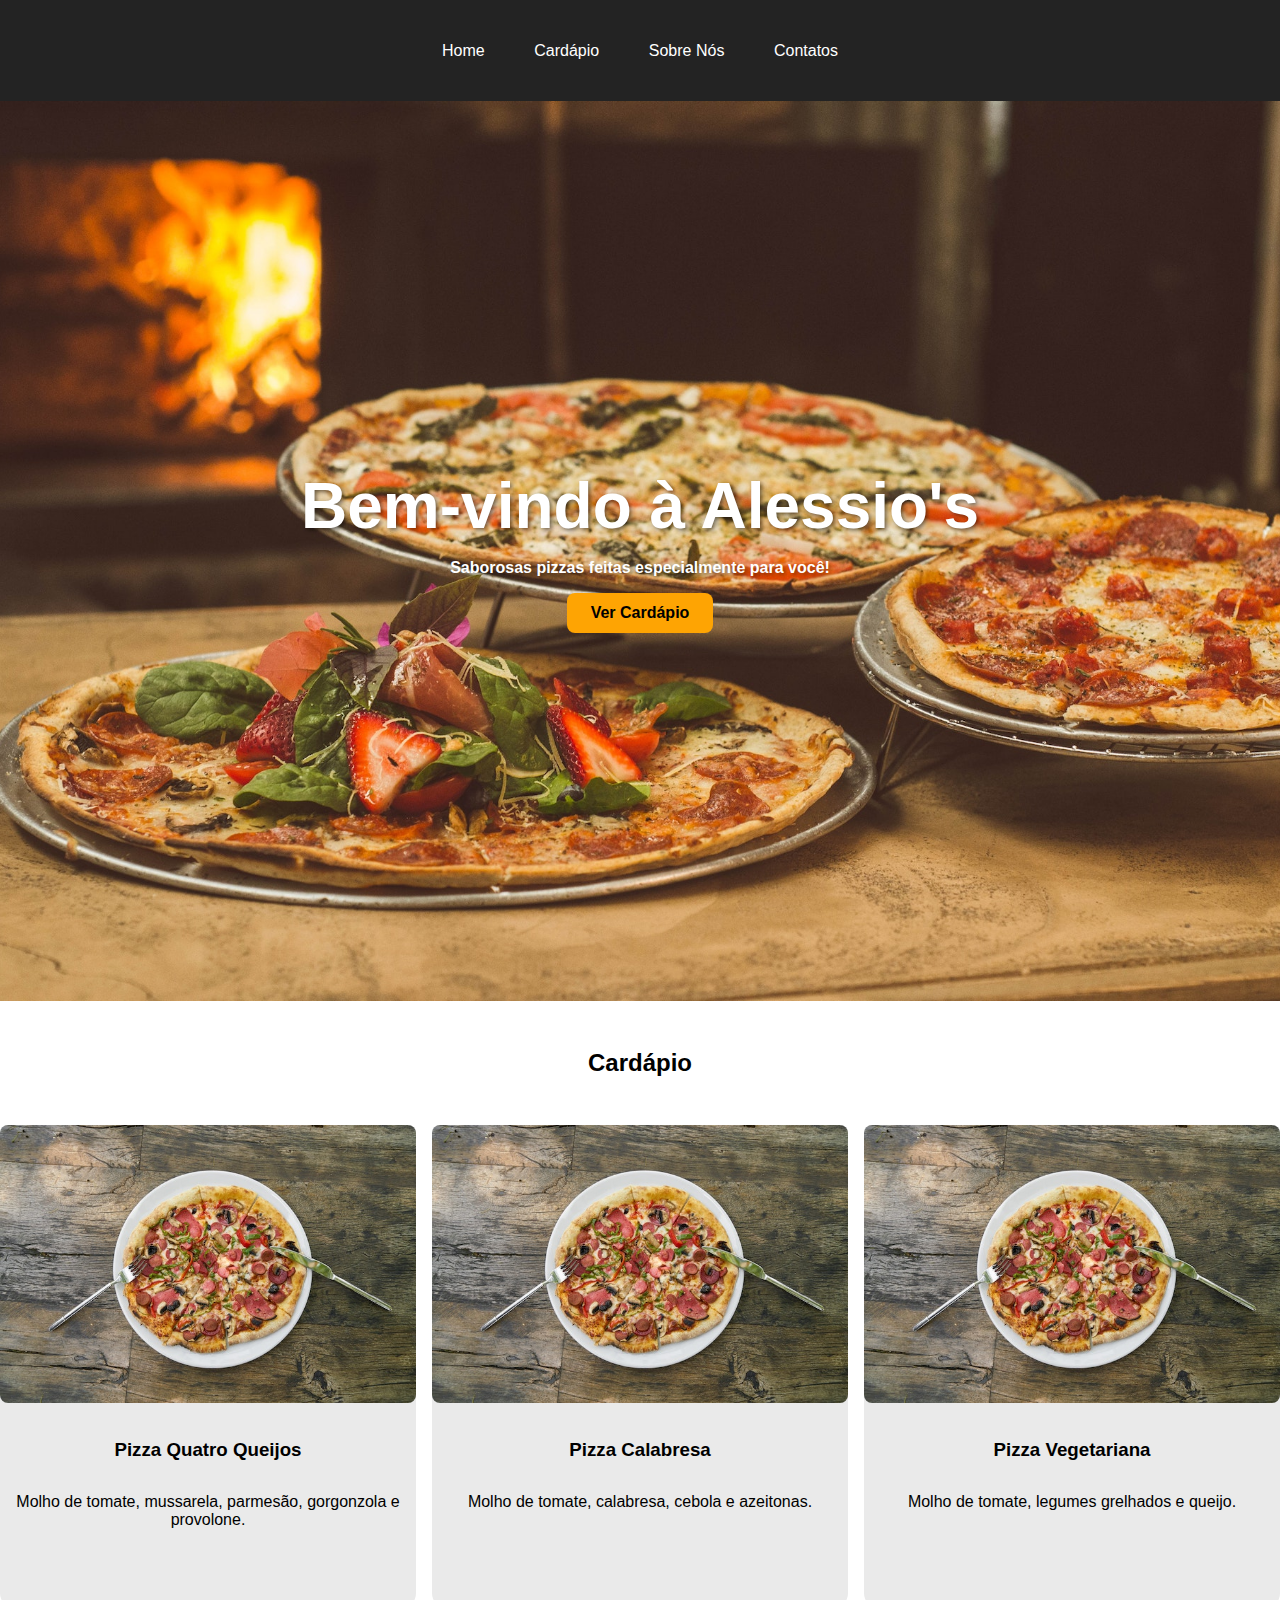
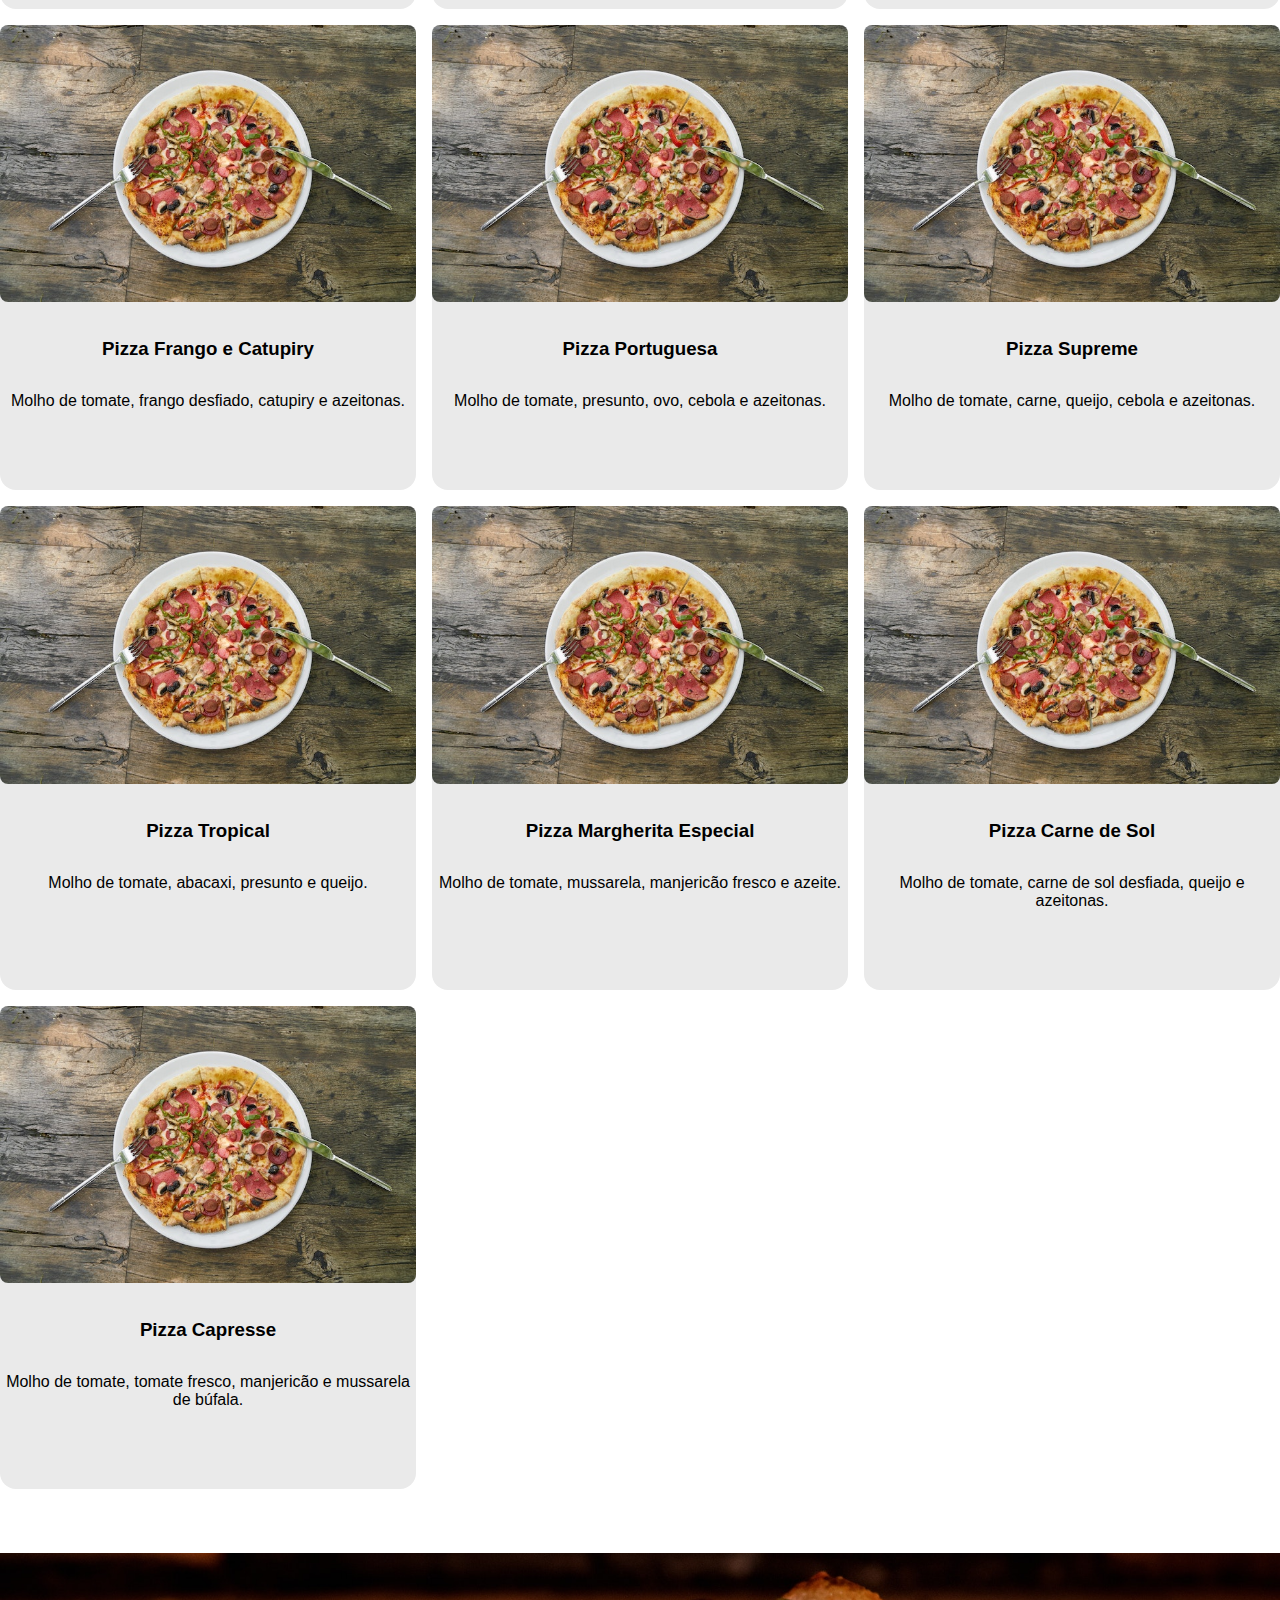
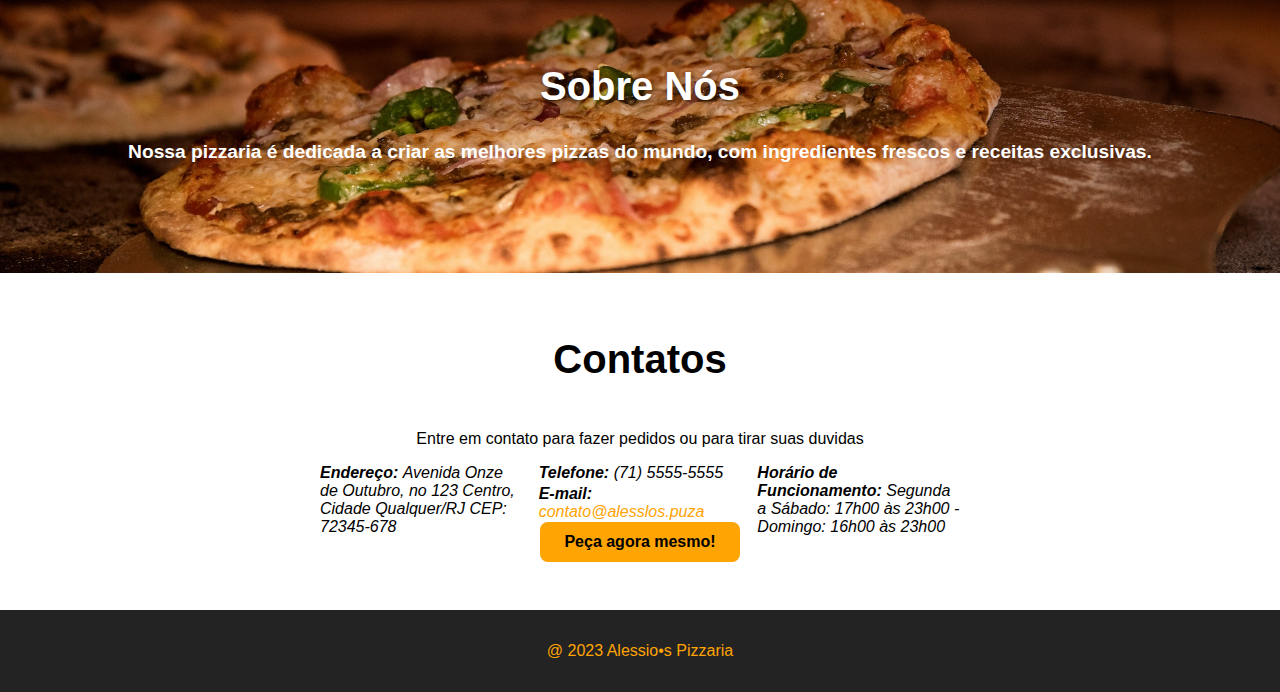
==== index.html @ 6a256278 "Inicial: Pizzaria" ====
<!DOCTYPE html>
<html lang="en">
  <head>
    <meta charset="UTF-8" />
    <meta name="viewport" content="width=device-width, initial-scale=1.0" />
    <title>Pizzaria</title>
    <link rel="stylesheet" href="./styles/style.css" />
  </head>
  <body>
    <header>
      <nav class="navbar">
        <ul>
          <li><a href="">Home</a></li>
          <li><a href="#menu">Cardápio</a></li>
          <li><a href="#about">Sobre Nós</a></li>
          <li><a href="#contact">Contatos</a></li>
        </ul>
      </nav>
    </header>
    <main>
      <section class="hero__content">
        <h1 class="hero__title">Bem-vindo à Alessio's</h1>
        <p class="hero__description">
          Saborosas pizzas feitas especialmente para você!
        </p>
        <a href="#menu" class="hero__btn">Ver Cardápio</a>
      </section>
      <section class="menu__content" id="menu">
        <h2 class="menu__title">Cardápio</h2>
        <div class="menu__options">
          <div class="menu__card">
            <img src="./img/exemple-menu.jpg" alt="Pizza Quatro Queijos" />
            <h3 class="menu__card-title">Pizza Quatro Queijos</h3>
            <p class="menu__card-description">
              Molho de tomate, mussarela, parmesão, gorgonzola e provolone.
            </p>
          </div>

          <div class="menu__card">
            <img src="./img/exemple-menu.jpg" alt="Pizza Calabresa" />
            <h3 class="menu__card-title">Pizza Calabresa</h3>
            <p class="menu__card-description">
              Molho de tomate, calabresa, cebola e azeitonas.
            </p>
          </div>

          <div class="menu__card">
            <img src="./img/exemple-menu.jpg" alt="Pizza Vegetariana" />
            <h3 class="menu__card-title">Pizza Vegetariana</h3>
            <p class="menu__card-description">
              Molho de tomate, legumes grelhados e queijo.
            </p>
          </div>

          <div class="menu__card">
            <img src="./img/exemple-menu.jpg" alt="Pizza Frango e Catupiry" />
            <h3 class="menu__card-title">Pizza Frango e Catupiry</h3>
            <p class="menu__card-description">
              Molho de tomate, frango desfiado, catupiry e azeitonas.
            </p>
          </div>

          <div class="menu__card">
            <img src="./img/exemple-menu.jpg" alt="Pizza Portuguesa" />
            <h3 class="menu__card-title">Pizza Portuguesa</h3>
            <p class="menu__card-description">
              Molho de tomate, presunto, ovo, cebola e azeitonas.
            </p>
          </div>

          <div class="menu__card">
            <img src="./img/exemple-menu.jpg" alt="Pizza Supreme" />
            <h3 class="menu__card-title">Pizza Supreme</h3>
            <p class="menu__card-description">
              Molho de tomate, carne, queijo, cebola e azeitonas.
            </p>
          </div>

          <div class="menu__card">
            <img src="./img/exemple-menu.jpg" alt="Pizza Tropical" />
            <h3 class="menu__card-title">Pizza Tropical</h3>
            <p class="menu__card-description">
              Molho de tomate, abacaxi, presunto e queijo.
            </p>
          </div>

          <div class="menu__card">
            <img src="./img/exemple-menu.jpg" alt="Pizza Margherita Especial" />
            <h3 class="menu__card-title">Pizza Margherita Especial</h3>
            <p class="menu__card-description">
              Molho de tomate, mussarela, manjericão fresco e azeite.
            </p>
          </div>

          <div class="menu__card">
            <img src="./img/exemple-menu.jpg" alt="Pizza Carne de Sol" />
            <h3 class="menu__card-title">Pizza Carne de Sol</h3>
            <p class="menu__card-description">
              Molho de tomate, carne de sol desfiada, queijo e azeitonas.
            </p>
          </div>

          <div class="menu__card">
            <img src="./img/exemple-menu.jpg" alt="Pizza Capresse" />
            <h3 class="menu__card-title">Pizza Capresse</h3>
            <p class="menu__card-description">
              Molho de tomate, tomate fresco, manjericão e mussarela de búfala.
            </p>
          </div>
        </div>
      </section>
    </main>
    <footer class="main__footer">
      <div class="footer__img" id="about">
        <h1 class="img__title">Sobre Nós</h1>
        <p>
          Nossa pizzaria é dedicada a criar as melhores pizzas do mundo, com
          ingredientes frescos e receitas exclusivas.
        </p>
      </div>
      <h1 class="contact__title">Contatos</h1>
      <div class="footer__contact">
        <p>Entre em contato para fazer pedidos ou para tirar suas duvidas</p>
        <ul id="contact">
          <li class="contact__address">
            <span class="bold">Endereço: </span>
            Avenida Onze de Outubro, no 123 Centro, Cidade Qualquer/RJ CEP:
            72345-678
          </li>
          <li class="contact__phone">
            <span class="bold">Telefone: </span>(71) 5555-5555
          </li>
          <li class="contact__email">
            <span class="bold">E-mail: </span>
            <span class="orange">contato@alesslos.puza</span>
          </li>
          <li class="contact__time">
            <span class="bold">Horário de Funcionamento: </span>
            Segunda a Sábado: 17h00 às 23h00 - Domingo: 16h00 às 23h00
          </li>
        </ul>
        <a href="" class="contact__btn">Peça agora mesmo!</a>
      </div>
      <div class="footer__end">
        <p>@ 2023 Alessio•s Pizzaria</p>
      </div>
    </footer>
  </body>
</html>
---- styles/style.css ----
* {
  margin: 0;
  padding: 0;
  box-sizing: border-box;
  font-family: Arial, Helvetica, sans-serif;
}

:root {
  --color-primary: #232323;
  --color-secondary: #fff;
  --color-card: #eaeaea;
  --color-button: #fea403;
}

header {
  background-color: var(--color-primary);
}

header nav > ul,
ul a {
  display: flex;
  flex-direction: row;
  justify-content: center;
  align-items: center;
  padding: 1.3rem;
  color: white;
  gap: 0.5rem;
  list-style: none;
  text-decoration: none;
}

header nav > ul li:hover {
  text-decoration: underline;
  cursor: pointer;
}

.hero__content {
  background: url("../img/backgroundp.jpg");
  background-size: cover;
  background-position: center;
  background-repeat: no-repeat;
  width: 100%;
  height: 100vh;
  display: flex;
  justify-content: center;
  align-items: center;
  flex-direction: column;
  color: var(--color-secondary);
}

.hero__content h1 {
  font-family: "Roboto", sans-serif;
  font-size: 4rem;
  margin-bottom: 1rem;
  text-shadow: 2px 2px 4px rgba(0, 0, 0, 0.5);
}

.hero__content p {
  font-size: 1rem;
  text-shadow: 2px 2px 4px rgba(0, 0, 0, 0.5);
  font-weight: 700;
}

.hero__content a {
  margin-top: 1rem;
  background-color: var(--color-button);
  color: black;
  font-weight: 700;
  padding: 0.7rem 1.5rem;
  border: none;
  border-radius: 0.5rem;
  text-decoration: none;
}

.hero__content a:hover {
  background-color: #ffcc00;
}

.menu__content {
  margin-top: 3rem;
  display: flex;
  justify-content: center;
  align-items: center;
  flex-direction: column;
  gap: 3rem;
}

.menu__options {
  display: grid;
  grid-template-columns: repeat(3, 1fr);
  gap: 1rem;
}

.menu__card {
  background-color: var(--color-card);
  border-radius: 1rem;
  max-width: 30rem;
  text-align: center;
  padding-bottom: 5rem;
}

.menu__card img {
  max-width: 100%;
  border-radius: 0.5rem;
}

.menu__card h3 {
  margin: 2rem 0;
}

footer > .contact__title {
  font-size: 2.5rem;
}

footer .footer__img {
  margin: 4rem 0rem;
  background: url("../img/footer.jpg");
  height: 20rem;
  background-size: cover;
  background-position: center;
  color: var(--color-secondary);
  display: flex;
  flex-direction: column;
  justify-content: center;
  align-items: center;
  gap: 2rem;
}

footer > .footer__img h1 {
  font-size: 2.5rem;
  text-shadow: 2px 2px 5px rgba(0, 0, 0, 0.5);
}

footer > .footer__img p {
  font-size: 1.2rem;
  font-weight: 700;
}

.contact__title {
  text-align: center;
}

.footer__contact {
  margin-top: 3rem;
  display: flex;
  flex-direction: column;
  justify-content: center;
  align-items: center;
  gap: 1rem;
}

.footer__contact ul {
  max-width: 50%;
  display: grid;
  grid-template-columns: repeat(3, 1fr);
  grid-template-rows: repeat(2, 0.3rem);
  gap: 1rem;
  margin: 0 auto;
  list-style-type: none;
  font-style: italic;
}

.footer__contact ul > .contact__address {
  grid-column: 1;
  grid-row: span 2;
  margin-bottom: 1rem;
}

.footer__contact ul > .contact__phone {
  grid-column: 2;
  grid-row: 1;
  margin-bottom: 1rem;
}

.footer__contact ul > .contact__email {
  grid-column: 2;
  grid-row: 2;
}

.footer__contact ul > .contact__time {
  grid-column: 3;
  grid-row: span 2;
}
.footer__contact ul > li .bold {
  font-weight: 700;
}

.footer__contact ul > li .orange {
  color: var(--color-button);
}

.footer__contact > .contact__btn {
  margin-top: 1rem;
  background-color: var(--color-button);
  color: black;
  font-weight: 700;
  padding: 0.7rem 1.5rem;
  border: none;
  border-radius: 0.5rem;
  text-decoration: none;
}

.footer__contact > .contact__btn:hover {
  background-color: #ffcc00;
}

footer > .footer__end {
  background-color: var(--color-primary);
  color: var(--color-button);
  margin-top: 3rem;
  padding: 2rem;
  text-align: center;
}
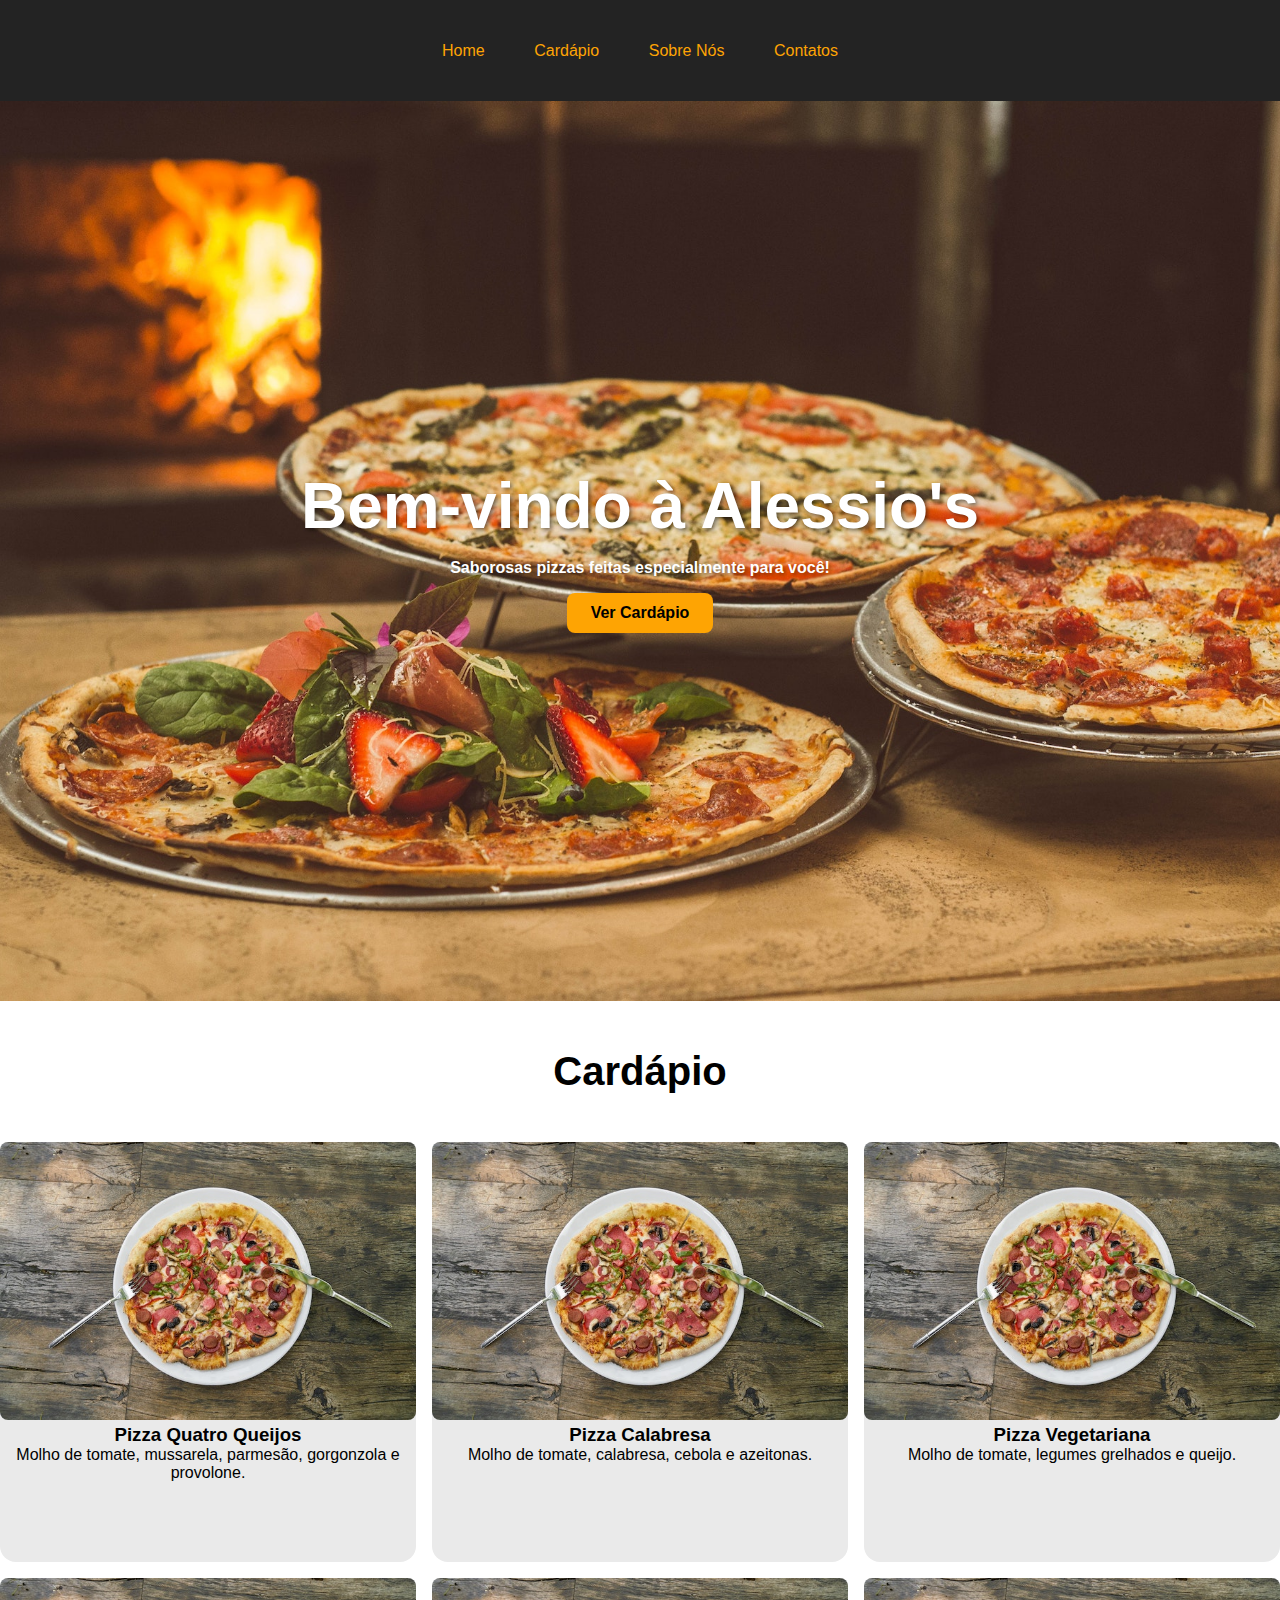
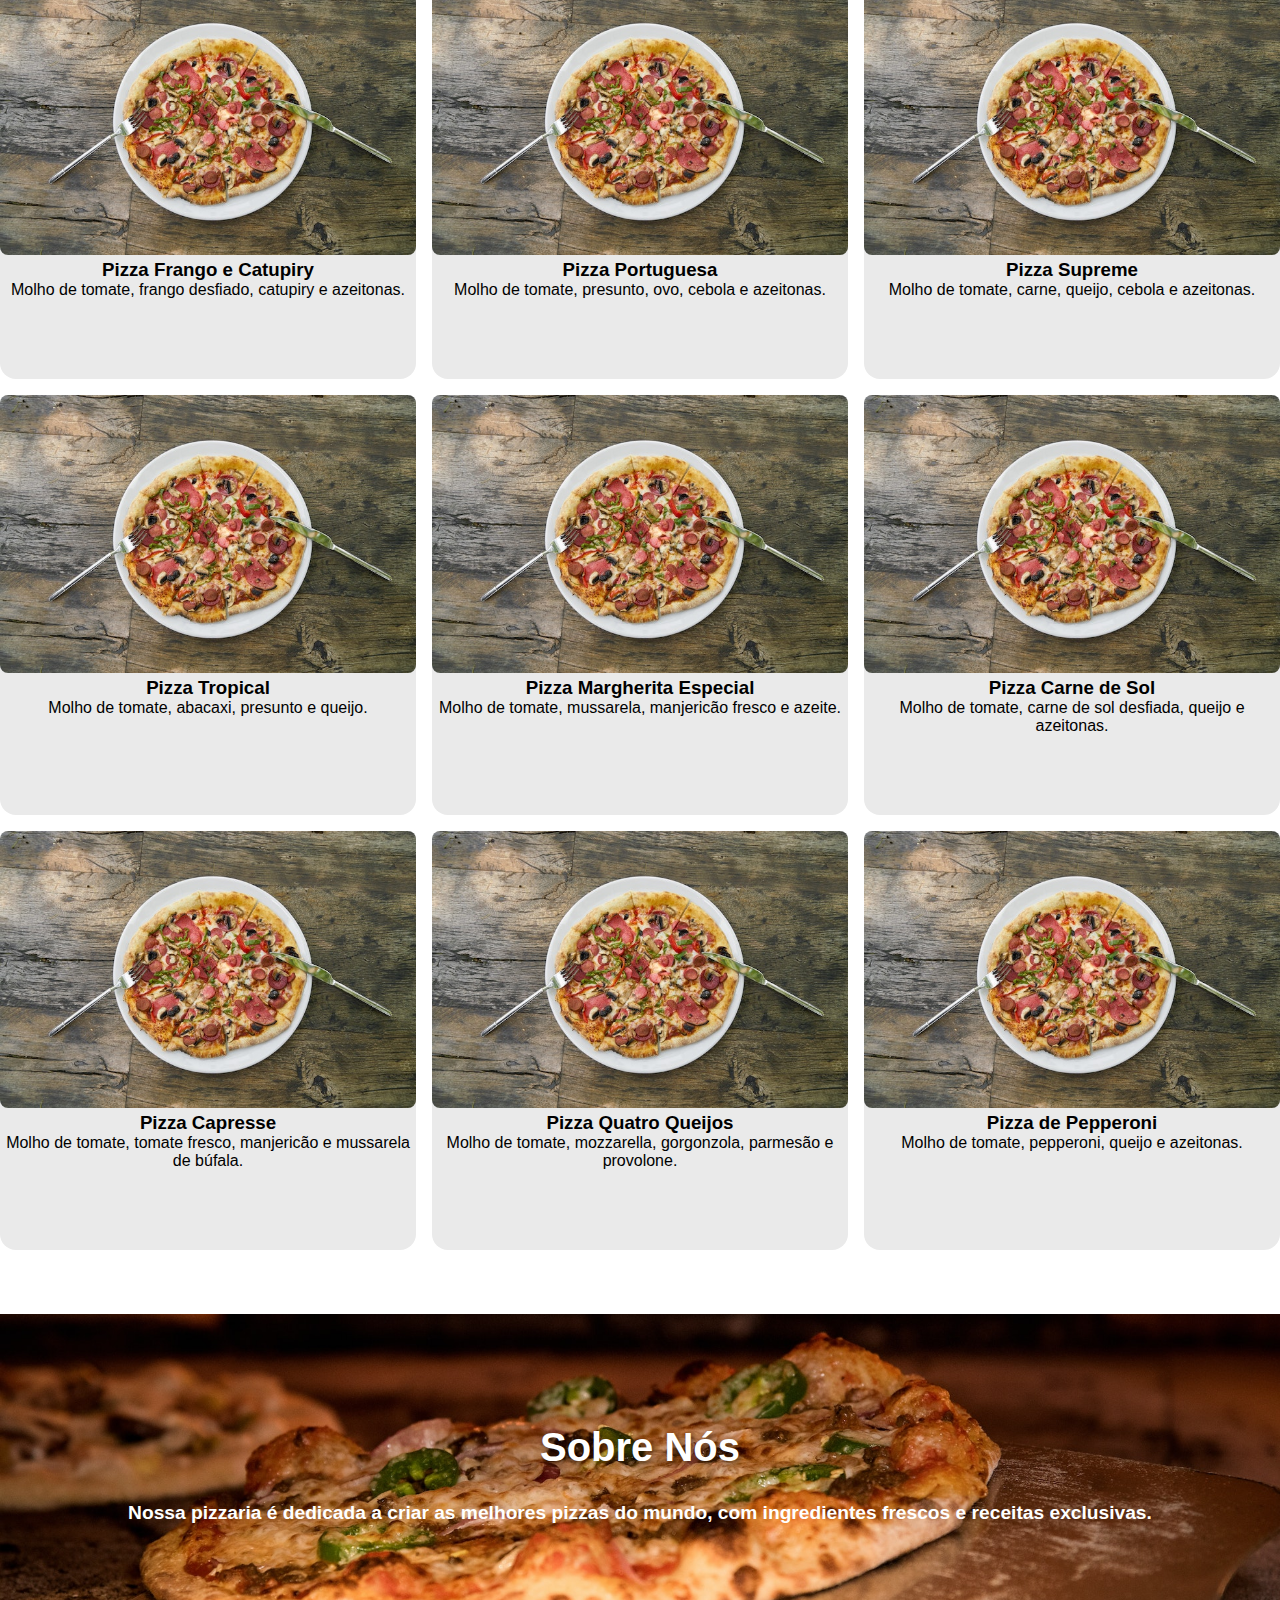
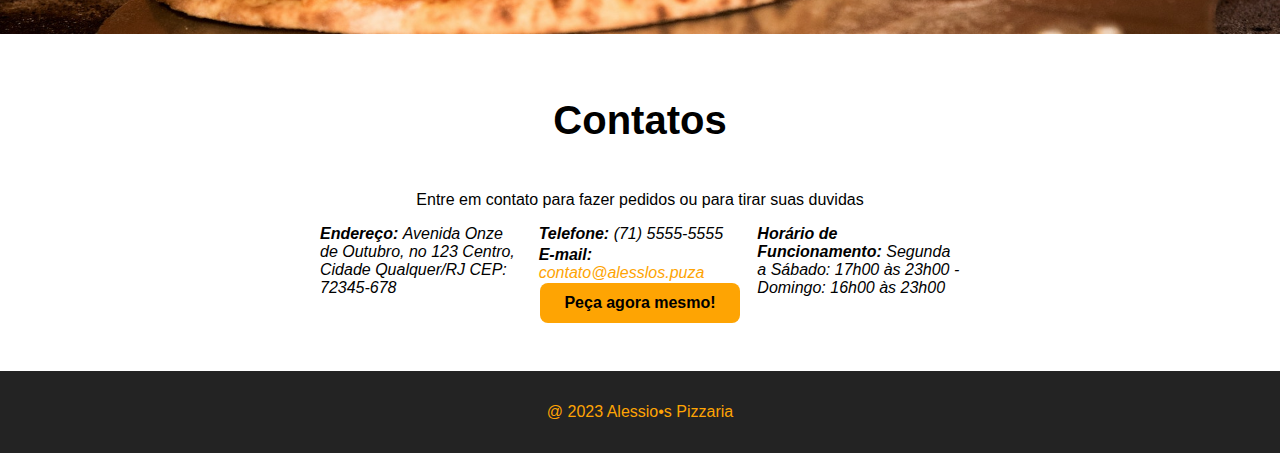
==== commit 8fa8499d: "Cardápio atualizado" ====
--- a/index.html
+++ b/index.html
@@ -26,7 +26,7 @@
         <a href="#menu" class="hero__btn">Ver Cardápio</a>
       </section>
       <section class="menu__content" id="menu">
-        <h2 class="menu__title">Cardápio</h2>
+        <h1 class="menu__title">Cardápio</h1>
         <div class="menu__options">
           <div class="menu__card">
             <img src="./img/exemple-menu.jpg" alt="Pizza Quatro Queijos" />
@@ -107,6 +107,21 @@
               Molho de tomate, tomate fresco, manjericão e mussarela de búfala.
             </p>
           </div>
+          <div class="menu__card">
+            <img src="./img/exemple-menu.jpg" alt="Pizza Quatro Queijos" />
+            <h3 class="menu__card-title">Pizza Quatro Queijos</h3>
+            <p class="menu__card-description">
+              Molho de tomate, mozzarella, gorgonzola, parmesão e provolone.
+            </p>
+          </div>
+
+          <div class="menu__card">
+            <img src="./img/exemple-menu.jpg" alt="Pizza de Pepperoni" />
+            <h3 class="menu__card-title">Pizza de Pepperoni</h3>
+            <p class="menu__card-description">
+              Molho de tomate, pepperoni, queijo e azeitonas.
+            </p>
+          </div>
         </div>
       </section>
     </main>
--- a/styles/style.css
+++ b/styles/style.css
@@ -23,7 +23,7 @@
   justify-content: center;
   align-items: center;
   padding: 1.3rem;
-  color: white;
+  color: var(--color-button);
   gap: 0.5rem;
   list-style: none;
   text-decoration: none;
@@ -84,6 +84,9 @@
   flex-direction: column;
   gap: 3rem;
 }
+.menu__content h1 {
+  font-size: 2.5rem;
+}
 
 .menu__options {
   display: grid;
@@ -104,7 +107,7 @@
   border-radius: 0.5rem;
 }
 
-.menu__card h3 {
+.menu__card h1 {
   margin: 2rem 0;
 }
 
@@ -114,7 +117,8 @@
 
 footer .footer__img {
   margin: 4rem 0rem;
-  background: url("../img/footer.jpg");
+  background: url("../img/footer.jpg"),
+    linear-gradient(to bottom, rgba(0, 0, 0, 0) 0%, rgba(0, 0, 0, 0.8) 100%);
   height: 20rem;
   background-size: cover;
   background-position: center;
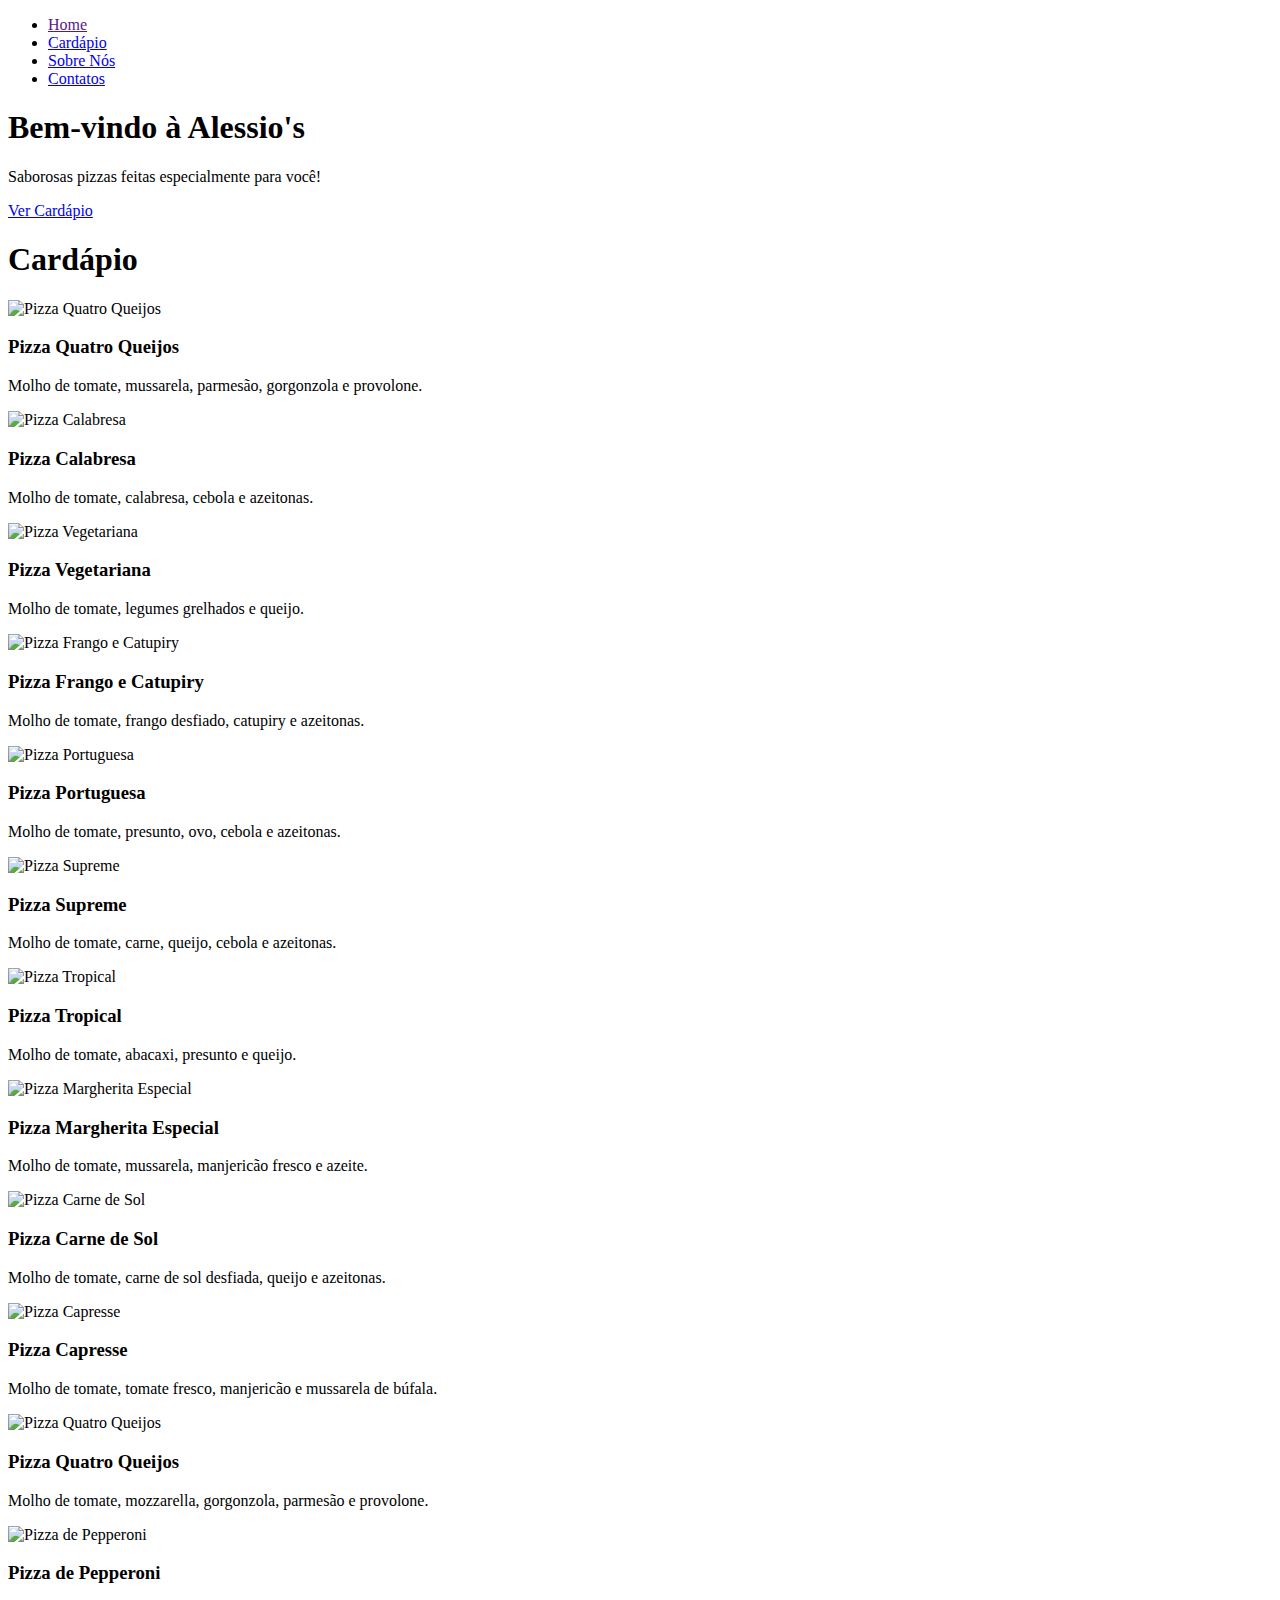
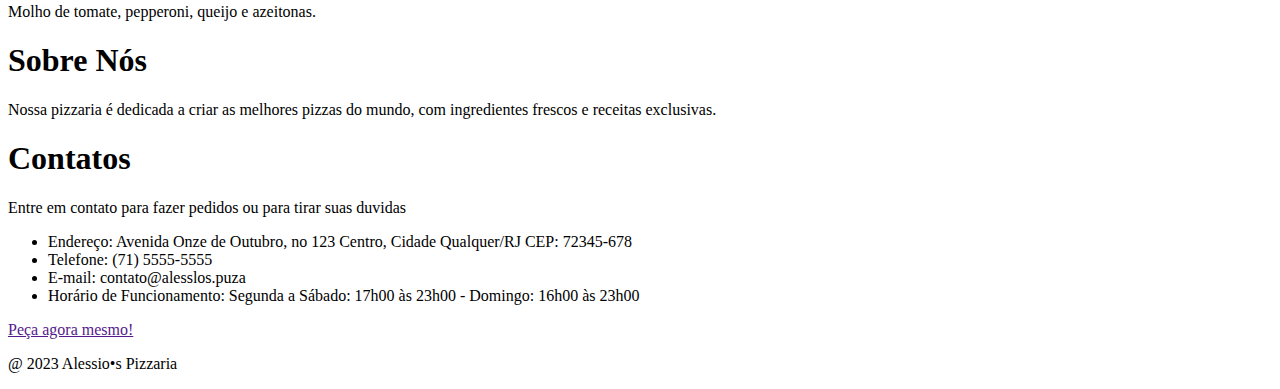
==== commit b3b8a608: "reparo no css" ====
--- a/index.html
+++ b/index.html
@@ -4,7 +4,7 @@
     <meta charset="UTF-8" />
     <meta name="viewport" content="width=device-width, initial-scale=1.0" />
     <title>Pizzaria</title>
-    <link rel="stylesheet" href="./styles/style.css" />
+    <link rel="stylesheet" href="./styles/CSS/style.css" />
   </head>
   <body>
     <header>
@@ -29,7 +29,10 @@
         <h1 class="menu__title">Cardápio</h1>
         <div class="menu__options">
           <div class="menu__card">
-            <img src="./img/exemple-menu.jpg" alt="Pizza Quatro Queijos" />
+            <img
+              src="./assets/img/exemple-menu.jpg"
+              alt="Pizza Quatro Queijos"
+            />
             <h3 class="menu__card-title">Pizza Quatro Queijos</h3>
             <p class="menu__card-description">
               Molho de tomate, mussarela, parmesão, gorgonzola e provolone.
@@ -37,7 +40,7 @@
           </div>
 
           <div class="menu__card">
-            <img src="./img/exemple-menu.jpg" alt="Pizza Calabresa" />
+            <img src="./assets/img/exemple-menu.jpg" alt="Pizza Calabresa" />
             <h3 class="menu__card-title">Pizza Calabresa</h3>
             <p class="menu__card-description">
               Molho de tomate, calabresa, cebola e azeitonas.
@@ -45,7 +48,7 @@
           </div>
 
           <div class="menu__card">
-            <img src="./img/exemple-menu.jpg" alt="Pizza Vegetariana" />
+            <img src="./assets/img/exemple-menu.jpg" alt="Pizza Vegetariana" />
             <h3 class="menu__card-title">Pizza Vegetariana</h3>
             <p class="menu__card-description">
               Molho de tomate, legumes grelhados e queijo.
@@ -53,7 +56,10 @@
           </div>
 
           <div class="menu__card">
-            <img src="./img/exemple-menu.jpg" alt="Pizza Frango e Catupiry" />
+            <img
+              src="./assets/img/exemple-menu.jpg"
+              alt="Pizza Frango e Catupiry"
+            />
             <h3 class="menu__card-title">Pizza Frango e Catupiry</h3>
             <p class="menu__card-description">
               Molho de tomate, frango desfiado, catupiry e azeitonas.
@@ -61,7 +67,7 @@
           </div>
 
           <div class="menu__card">
-            <img src="./img/exemple-menu.jpg" alt="Pizza Portuguesa" />
+            <img src="./assets/img/exemple-menu.jpg" alt="Pizza Portuguesa" />
             <h3 class="menu__card-title">Pizza Portuguesa</h3>
             <p class="menu__card-description">
               Molho de tomate, presunto, ovo, cebola e azeitonas.
@@ -69,7 +75,7 @@
           </div>
 
           <div class="menu__card">
-            <img src="./img/exemple-menu.jpg" alt="Pizza Supreme" />
+            <img src="./assets/img/exemple-menu.jpg" alt="Pizza Supreme" />
             <h3 class="menu__card-title">Pizza Supreme</h3>
             <p class="menu__card-description">
               Molho de tomate, carne, queijo, cebola e azeitonas.
@@ -77,7 +83,7 @@
           </div>
 
           <div class="menu__card">
-            <img src="./img/exemple-menu.jpg" alt="Pizza Tropical" />
+            <img src="./assets/img/exemple-menu.jpg" alt="Pizza Tropical" />
             <h3 class="menu__card-title">Pizza Tropical</h3>
             <p class="menu__card-description">
               Molho de tomate, abacaxi, presunto e queijo.
@@ -85,7 +91,10 @@
           </div>
 
           <div class="menu__card">
-            <img src="./img/exemple-menu.jpg" alt="Pizza Margherita Especial" />
+            <img
+              src="./assets/img/exemple-menu.jpg"
+              alt="Pizza Margherita Especial"
+            />
             <h3 class="menu__card-title">Pizza Margherita Especial</h3>
             <p class="menu__card-description">
               Molho de tomate, mussarela, manjericão fresco e azeite.
@@ -93,7 +102,7 @@
           </div>
 
           <div class="menu__card">
-            <img src="./img/exemple-menu.jpg" alt="Pizza Carne de Sol" />
+            <img src="./assets/img/exemple-menu.jpg" alt="Pizza Carne de Sol" />
             <h3 class="menu__card-title">Pizza Carne de Sol</h3>
             <p class="menu__card-description">
               Molho de tomate, carne de sol desfiada, queijo e azeitonas.
@@ -101,14 +110,17 @@
           </div>
 
           <div class="menu__card">
-            <img src="./img/exemple-menu.jpg" alt="Pizza Capresse" />
+            <img src="./assets/img/exemple-menu.jpg" alt="Pizza Capresse" />
             <h3 class="menu__card-title">Pizza Capresse</h3>
             <p class="menu__card-description">
               Molho de tomate, tomate fresco, manjericão e mussarela de búfala.
             </p>
           </div>
           <div class="menu__card">
-            <img src="./img/exemple-menu.jpg" alt="Pizza Quatro Queijos" />
+            <img
+              src="./assets/img/exemple-menu.jpg"
+              alt="Pizza Quatro Queijos"
+            />
             <h3 class="menu__card-title">Pizza Quatro Queijos</h3>
             <p class="menu__card-description">
               Molho de tomate, mozzarella, gorgonzola, parmesão e provolone.
@@ -116,7 +128,7 @@
           </div>
 
           <div class="menu__card">
-            <img src="./img/exemple-menu.jpg" alt="Pizza de Pepperoni" />
+            <img src="./assets/img/exemple-menu.jpg" alt="Pizza de Pepperoni" />
             <h3 class="menu__card-title">Pizza de Pepperoni</h3>
             <p class="menu__card-description">
               Molho de tomate, pepperoni, queijo e azeitonas.
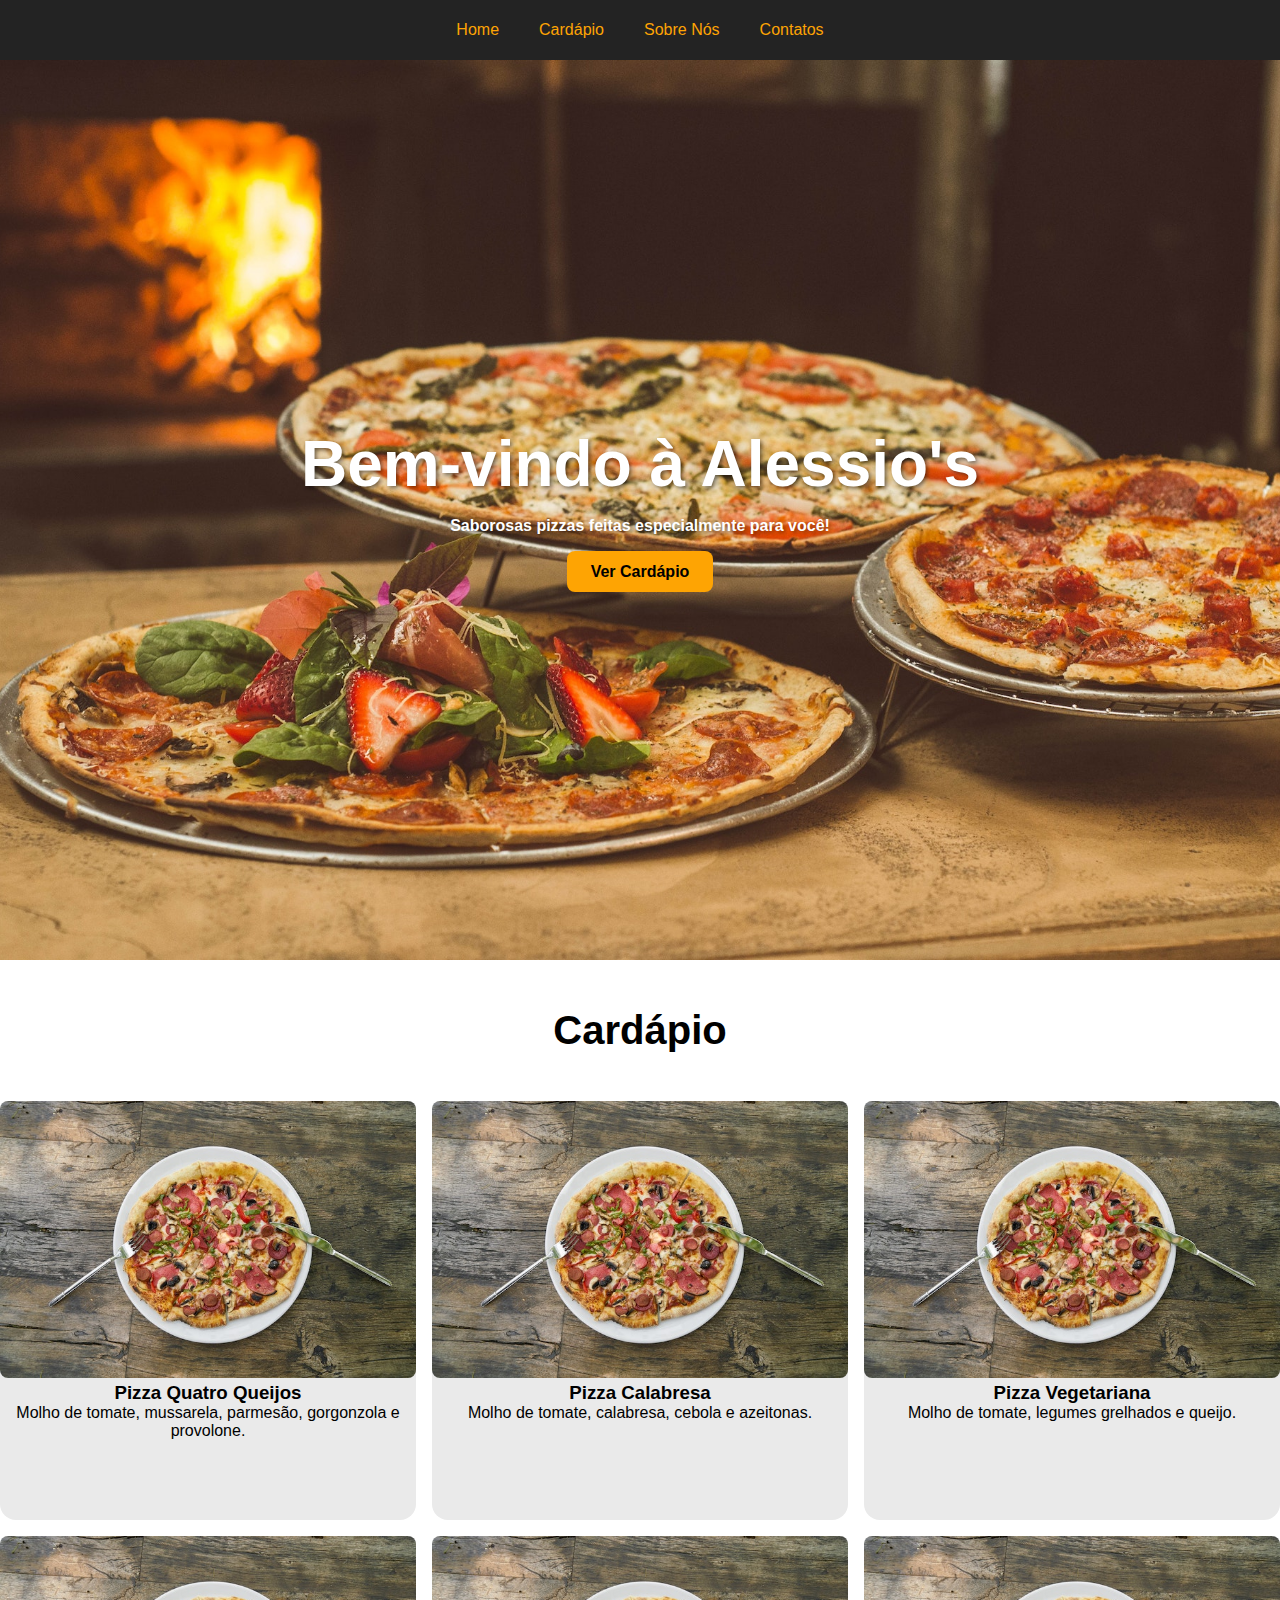
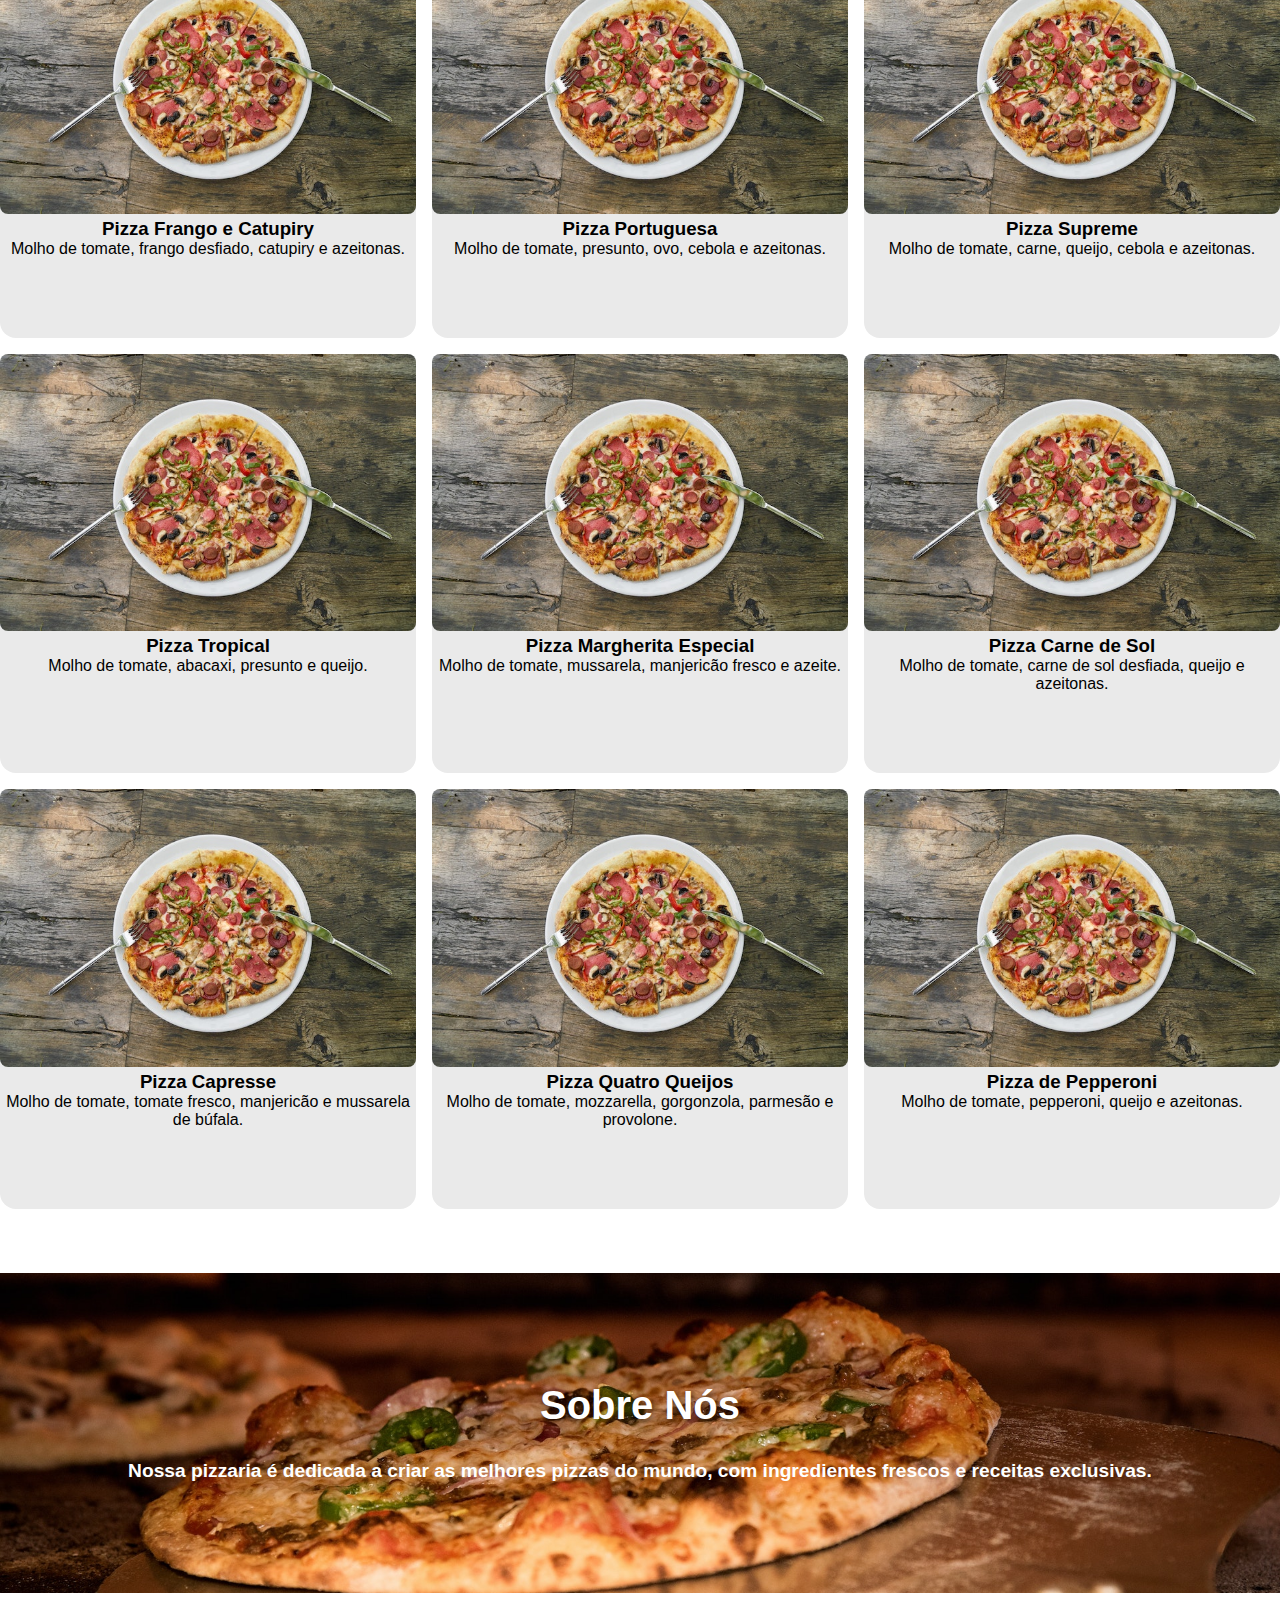
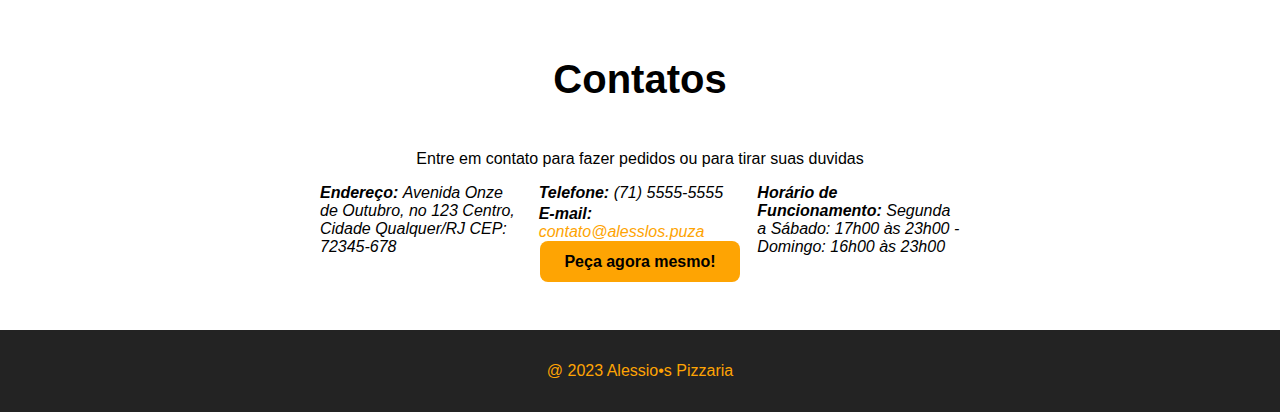
==== commit 49e2e276: "Correção nos links Css" ====
--- a/index.html
+++ b/index.html
@@ -4,7 +4,7 @@
     <meta charset="UTF-8" />
     <meta name="viewport" content="width=device-width, initial-scale=1.0" />
     <title>Pizzaria</title>
-    <link rel="stylesheet" href="./styles/CSS/style.css" />
+    <link rel="stylesheet" href="./src/styles/CSS/style.css" />
   </head>
   <body>
     <header>
@@ -30,7 +30,7 @@
         <div class="menu__options">
           <div class="menu__card">
             <img
-              src="./assets/img/exemple-menu.jpg"
+              src="./src/assets/img/exemple-menu.jpg"
               alt="Pizza Quatro Queijos"
             />
             <h3 class="menu__card-title">Pizza Quatro Queijos</h3>
@@ -40,7 +40,10 @@
           </div>
 
           <div class="menu__card">
-            <img src="./assets/img/exemple-menu.jpg" alt="Pizza Calabresa" />
+            <img
+              src="./src/assets/img/exemple-menu.jpg"
+              alt="Pizza Calabresa"
+            />
             <h3 class="menu__card-title">Pizza Calabresa</h3>
             <p class="menu__card-description">
               Molho de tomate, calabresa, cebola e azeitonas.
@@ -48,7 +51,10 @@
           </div>
 
           <div class="menu__card">
-            <img src="./assets/img/exemple-menu.jpg" alt="Pizza Vegetariana" />
+            <img
+              src="./src/assets/img/exemple-menu.jpg"
+              alt="Pizza Vegetariana"
+            />
             <h3 class="menu__card-title">Pizza Vegetariana</h3>
             <p class="menu__card-description">
               Molho de tomate, legumes grelhados e queijo.
@@ -57,7 +63,7 @@
 
           <div class="menu__card">
             <img
-              src="./assets/img/exemple-menu.jpg"
+              src="./src/assets/img/exemple-menu.jpg"
               alt="Pizza Frango e Catupiry"
             />
             <h3 class="menu__card-title">Pizza Frango e Catupiry</h3>
@@ -67,7 +73,10 @@
           </div>
 
           <div class="menu__card">
-            <img src="./assets/img/exemple-menu.jpg" alt="Pizza Portuguesa" />
+            <img
+              src="./src/assets/img/exemple-menu.jpg"
+              alt="Pizza Portuguesa"
+            />
             <h3 class="menu__card-title">Pizza Portuguesa</h3>
             <p class="menu__card-description">
               Molho de tomate, presunto, ovo, cebola e azeitonas.
@@ -75,7 +84,7 @@
           </div>
 
           <div class="menu__card">
-            <img src="./assets/img/exemple-menu.jpg" alt="Pizza Supreme" />
+            <img src="./src/assets/img/exemple-menu.jpg" alt="Pizza Supreme" />
             <h3 class="menu__card-title">Pizza Supreme</h3>
             <p class="menu__card-description">
               Molho de tomate, carne, queijo, cebola e azeitonas.
@@ -83,7 +92,7 @@
           </div>
 
           <div class="menu__card">
-            <img src="./assets/img/exemple-menu.jpg" alt="Pizza Tropical" />
+            <img src="./src/assets/img/exemple-menu.jpg" alt="Pizza Tropical" />
             <h3 class="menu__card-title">Pizza Tropical</h3>
             <p class="menu__card-description">
               Molho de tomate, abacaxi, presunto e queijo.
@@ -92,7 +101,7 @@
 
           <div class="menu__card">
             <img
-              src="./assets/img/exemple-menu.jpg"
+              src="./src/assets/img/exemple-menu.jpg"
               alt="Pizza Margherita Especial"
             />
             <h3 class="menu__card-title">Pizza Margherita Especial</h3>
@@ -102,7 +111,10 @@
           </div>
 
           <div class="menu__card">
-            <img src="./assets/img/exemple-menu.jpg" alt="Pizza Carne de Sol" />
+            <img
+              src="./src/assets/img/exemple-menu.jpg"
+              alt="Pizza Carne de Sol"
+            />
             <h3 class="menu__card-title">Pizza Carne de Sol</h3>
             <p class="menu__card-description">
               Molho de tomate, carne de sol desfiada, queijo e azeitonas.
@@ -110,7 +122,7 @@
           </div>
 
           <div class="menu__card">
-            <img src="./assets/img/exemple-menu.jpg" alt="Pizza Capresse" />
+            <img src="./src/assets/img/exemple-menu.jpg" alt="Pizza Capresse" />
             <h3 class="menu__card-title">Pizza Capresse</h3>
             <p class="menu__card-description">
               Molho de tomate, tomate fresco, manjericão e mussarela de búfala.
@@ -118,7 +130,7 @@
           </div>
           <div class="menu__card">
             <img
-              src="./assets/img/exemple-menu.jpg"
+              src="./src/assets/img/exemple-menu.jpg"
               alt="Pizza Quatro Queijos"
             />
             <h3 class="menu__card-title">Pizza Quatro Queijos</h3>
@@ -128,7 +140,10 @@
           </div>
 
           <div class="menu__card">
-            <img src="./assets/img/exemple-menu.jpg" alt="Pizza de Pepperoni" />
+            <img
+              src="./src/assets/img/exemple-menu.jpg"
+              alt="Pizza de Pepperoni"
+            />
             <h3 class="menu__card-title">Pizza de Pepperoni</h3>
             <p class="menu__card-description">
               Molho de tomate, pepperoni, queijo e azeitonas.
--- a/src/styles/CSS/style.css
+++ b/src/styles/CSS/style.css
@@ -0,0 +1,188 @@
+header {
+  background-color: #232323;
+}
+header nav ul {
+  display: flex;
+  flex-direction: row;
+  justify-content: center;
+  align-items: center;
+  padding: 1.3rem;
+  color: #fea403;
+  gap: 0.5rem;
+  list-style: none;
+}
+header nav ul li a {
+  text-decoration: none;
+  color: #fea403;
+  padding: 1rem;
+}
+header nav ul li a:hover {
+  text-decoration: underline;
+  cursor: pointer;
+}
+
+.hero__content {
+  background: url("../../assets/img/backgroundp.jpg");
+  background-size: cover;
+  background-position: center;
+  background-repeat: no-repeat;
+  width: 100%;
+  height: 100vh;
+  display: flex;
+  justify-content: center;
+  align-items: center;
+  flex-direction: column;
+  color: #fff;
+}
+.hero__content h1 {
+  font-family: "Roboto", sans-serif;
+  font-size: 4rem;
+  margin-bottom: 1rem;
+  text-shadow: 2px 2px 4px rgba(0, 0, 0, 0.5);
+}
+.hero__content p {
+  font-size: 1rem;
+  text-shadow: 2px 2px 4px rgba(0, 0, 0, 0.5);
+  font-weight: 700;
+}
+.hero__content a {
+  margin-top: 1rem;
+  background-color: #fea403;
+  color: black;
+  font-weight: 700;
+  padding: 0.7rem 1.5rem;
+  border: none;
+  border-radius: 0.5rem;
+  text-decoration: none;
+}
+.hero__content a:hover {
+  background-color: #ffcc00;
+}
+
+.menu__content {
+  margin-top: 3rem;
+  display: flex;
+  justify-content: center;
+  align-items: center;
+  flex-direction: column;
+  gap: 3rem;
+}
+.menu__content h1 {
+  font-size: 2.5rem;
+}
+.menu__content .menu__options {
+  display: grid;
+  grid-template-columns: repeat(3, 1fr);
+  gap: 1rem;
+}
+.menu__content .menu__card {
+  background-color: #eaeaea;
+  border-radius: 1rem;
+  max-width: 30rem;
+  text-align: center;
+  padding-bottom: 5rem;
+}
+.menu__content .menu__card img {
+  max-width: 100%;
+  border-radius: 0.5rem;
+}
+.menu__content .menu__card img h1 {
+  margin: 2rem 0;
+}
+
+footer .contact__title {
+  font-size: 2.5rem;
+  text-align: center;
+}
+footer .footer__img {
+  margin: 4rem 0rem;
+  background: url("../../assets/img/footer.jpg"), linear-gradient(to bottom, rgba(0, 0, 0, 0) 0%, rgba(0, 0, 0, 0.8) 100%);
+  height: 20rem;
+  background-size: cover;
+  background-position: center;
+  color: #fff;
+  display: flex;
+  flex-direction: column;
+  justify-content: center;
+  align-items: center;
+  gap: 2rem;
+}
+footer .footer__img h1 {
+  font-size: 2.5rem;
+  text-shadow: 2px 2px 5px rgba(0, 0, 0, 0.5);
+}
+footer .footer__img p {
+  font-size: 1.2rem;
+  font-weight: 700;
+}
+footer .footer__contact {
+  margin-top: 3rem;
+  display: flex;
+  flex-direction: column;
+  justify-content: center;
+  align-items: center;
+  gap: 1rem;
+}
+footer .footer__contact ul {
+  max-width: 50%;
+  display: grid;
+  grid-template-columns: repeat(3, 1fr);
+  grid-template-rows: repeat(2, 0.3rem);
+  gap: 1rem;
+  margin: 0 auto;
+  list-style-type: none;
+  font-style: italic;
+}
+footer .footer__contact ul .contact__address {
+  grid-column: 1;
+  grid-row: span 2;
+  margin-bottom: 1rem;
+}
+footer .footer__contact ul .contact__phone {
+  grid-column: 2;
+  grid-row: 1;
+  margin-bottom: 1rem;
+}
+footer .footer__contact ul .contact__email {
+  grid-column: 2;
+  grid-row: 2;
+}
+footer .footer__contact ul .contact__time {
+  grid-column: 3;
+  grid-row: span 2;
+}
+footer .footer__contact ul li .bold {
+  font-weight: 700;
+}
+footer .footer__contact ul li .orange {
+  color: #fea403;
+}
+footer .footer__contact .contact__btn {
+  margin-top: 1rem;
+  background-color: #fea403;
+  color: black;
+  font-weight: 700;
+  padding: 0.7rem 1.5rem;
+  border: none;
+  border-radius: 0.5rem;
+  text-decoration: none;
+}
+footer .footer__contact .contact__btn:hover {
+  background-color: #ffcc00;
+}
+footer .footer__end {
+  background-color: #232323;
+  color: #fea403;
+  margin-top: 3rem;
+  padding: 2rem;
+  text-align: center;
+}
+
+* {
+  margin: 0;
+  padding: 0;
+  box-sizing: border-box;
+  font-family: Arial, Helvetica, sans-serif;
+}
+
+/*# sourceMappingURL=style.css.map */
